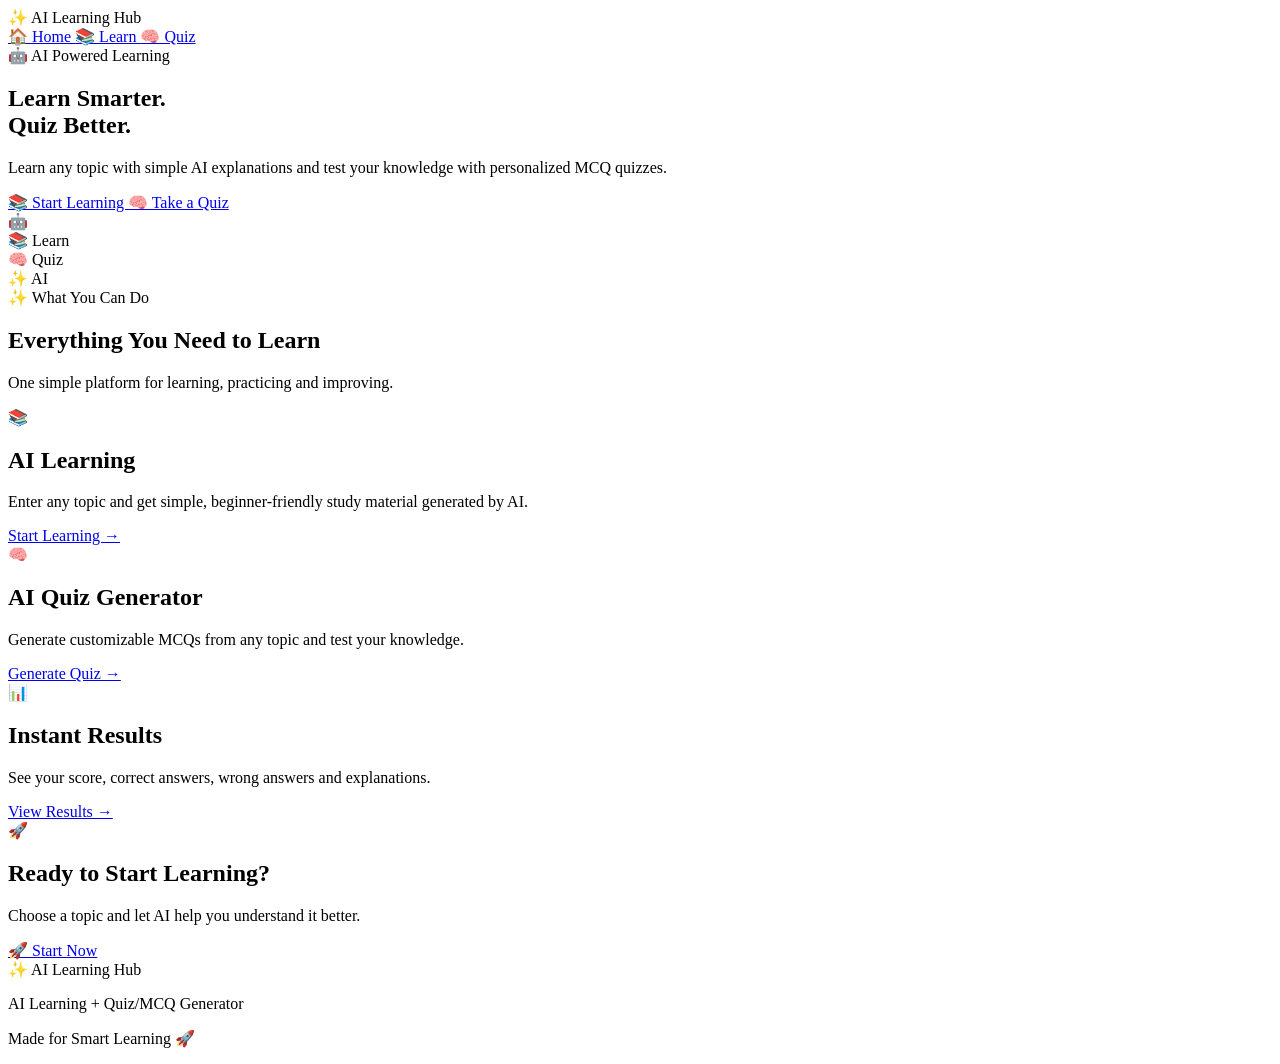
==== templates/index.html @ cd120855 "Initial AI Learning Quiz project" ====
<!DOCTYPE html>
<html lang="en">

<head>
    <meta charset="UTF-8">

    <meta name="viewport" content="width=device-width, initial-scale=1.0">

    <title>AI Learning Hub</title>

    <link
        rel="stylesheet"
        href="{{ url_for('static', filename='style.css') }}"
    >
</head>


<body>

<header>

    <div class="logo">
        ✨ AI Learning Hub
    </div>

    <nav>

        <a href="/">
            🏠 Home
        </a>

        <a href="/learn">
            📚 Learn
        </a>

        <a href="/quiz">
            🧠 Quiz
        </a>

    </nav>

</header>


<main class="home">


    <!-- HERO SECTION -->

    <section class="hero">

        <div class="hero-content">

            <div class="badge">
                🤖 AI Powered Learning
            </div>


            <h1>
                Learn Smarter.
                <br>

                <span>Quiz Better.</span>
            </h1>


            <p>
                Learn any topic with simple AI explanations
                and test your knowledge with personalized
                MCQ quizzes.
            </p>


            <div class="home-buttons">

                <a
                    href="/learn"
                    class="btn"
                >
                    📚 Start Learning
                </a>


                <a
                    href="/quiz"
                    class="btn secondary-btn"
                >
                    🧠 Take a Quiz
                </a>

            </div>

        </div>


        <!-- AI VISUAL -->

        <div class="hero-visual">

            <div class="ai-circle">

                <div class="ai-icon">
                    🤖
                </div>

            </div>


            <div class="floating-card card-one">
                📚 Learn
            </div>


            <div class="floating-card card-two">
                🧠 Quiz
            </div>


            <div class="floating-card card-three">
                ✨ AI
            </div>

        </div>

    </section>



    <!-- FEATURES -->

    <section class="features">

        <div class="section-title">

            <div class="badge">
                ✨ What You Can Do
            </div>

            <h2>
                Everything You Need to Learn
            </h2>

            <p>
                One simple platform for learning,
                practicing and improving.
            </p>

        </div>



        <div class="feature-grid">


            <!-- CARD 1 -->

            <div class="feature-card">

                <div class="feature-icon">
                    📚
                </div>

                <h2>
                    AI Learning
                </h2>

                <p>
                    Enter any topic and get simple,
                    beginner-friendly study material
                    generated by AI.
                </p>

                <a href="/learn">
                    Start Learning →
                </a>

            </div>



            <!-- CARD 2 -->

            <div class="feature-card">

                <div class="feature-icon">
                    🧠
                </div>

                <h2>
                    AI Quiz Generator
                </h2>

                <p>
                    Generate customizable MCQs from
                    any topic and test your knowledge.
                </p>

                <a href="/quiz">
                    Generate Quiz →
                </a>

            </div>



            <!-- CARD 3 -->

            <div class="feature-card">

                <div class="feature-icon">
                    📊
                </div>

                <h2>
                    Instant Results
                </h2>

                <p>
                    See your score, correct answers,
                    wrong answers and explanations.
                </p>

                <a href="/quiz">
                    View Results →
                </a>

            </div>


        </div>

    </section>



    <!-- CALL TO ACTION -->

    <section class="cta">

        <div>

            <div class="cta-icon">
                🚀
            </div>

            <h2>
                Ready to Start Learning?
            </h2>

            <p>
                Choose a topic and let AI help you
                understand it better.
            </p>

            <a
                href="/learn"
                class="btn"
            >
                🚀 Start Now
            </a>

        </div>

    </section>


</main>



<footer>

    <div class="footer-logo">
        ✨ AI Learning Hub
    </div>

    <p>
        AI Learning + Quiz/MCQ Generator
    </p>

    <p class="copyright">
        Made for Smart Learning 🚀
    </p>

</footer>


</body>

</html>
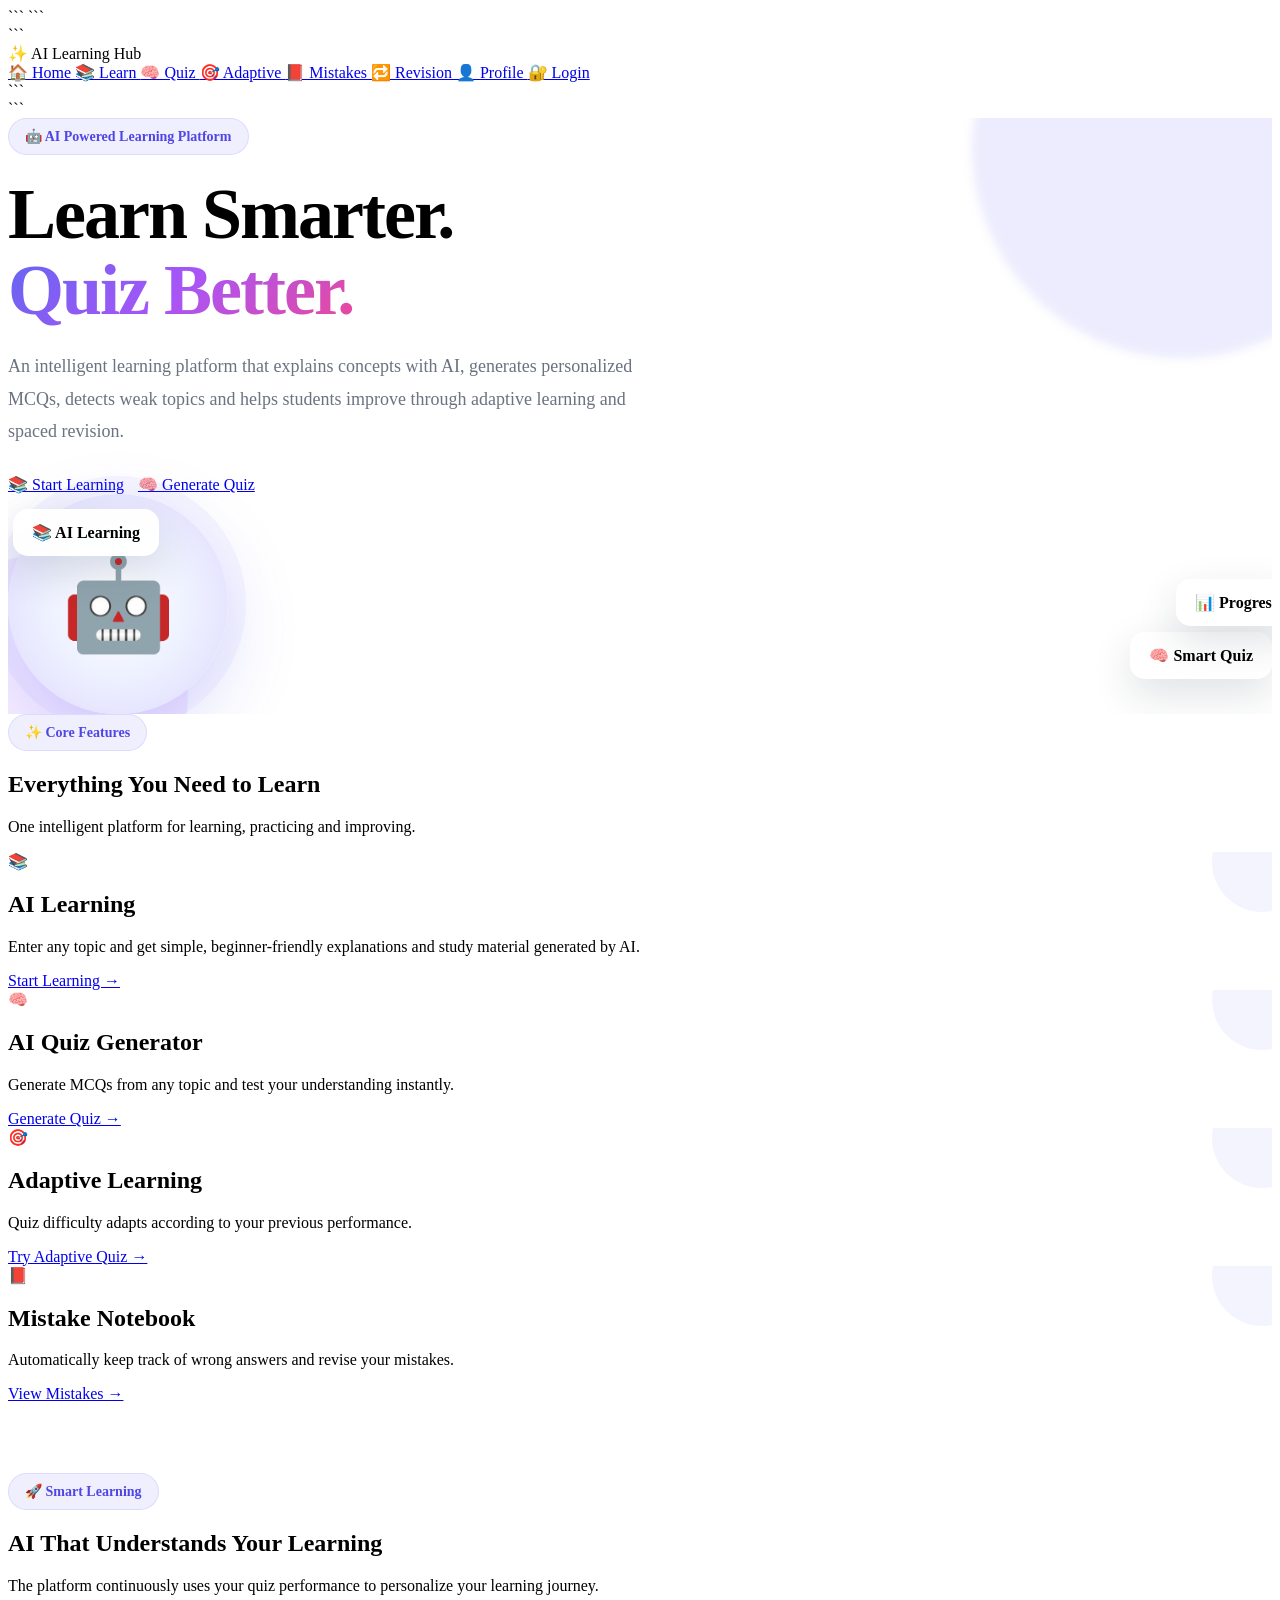
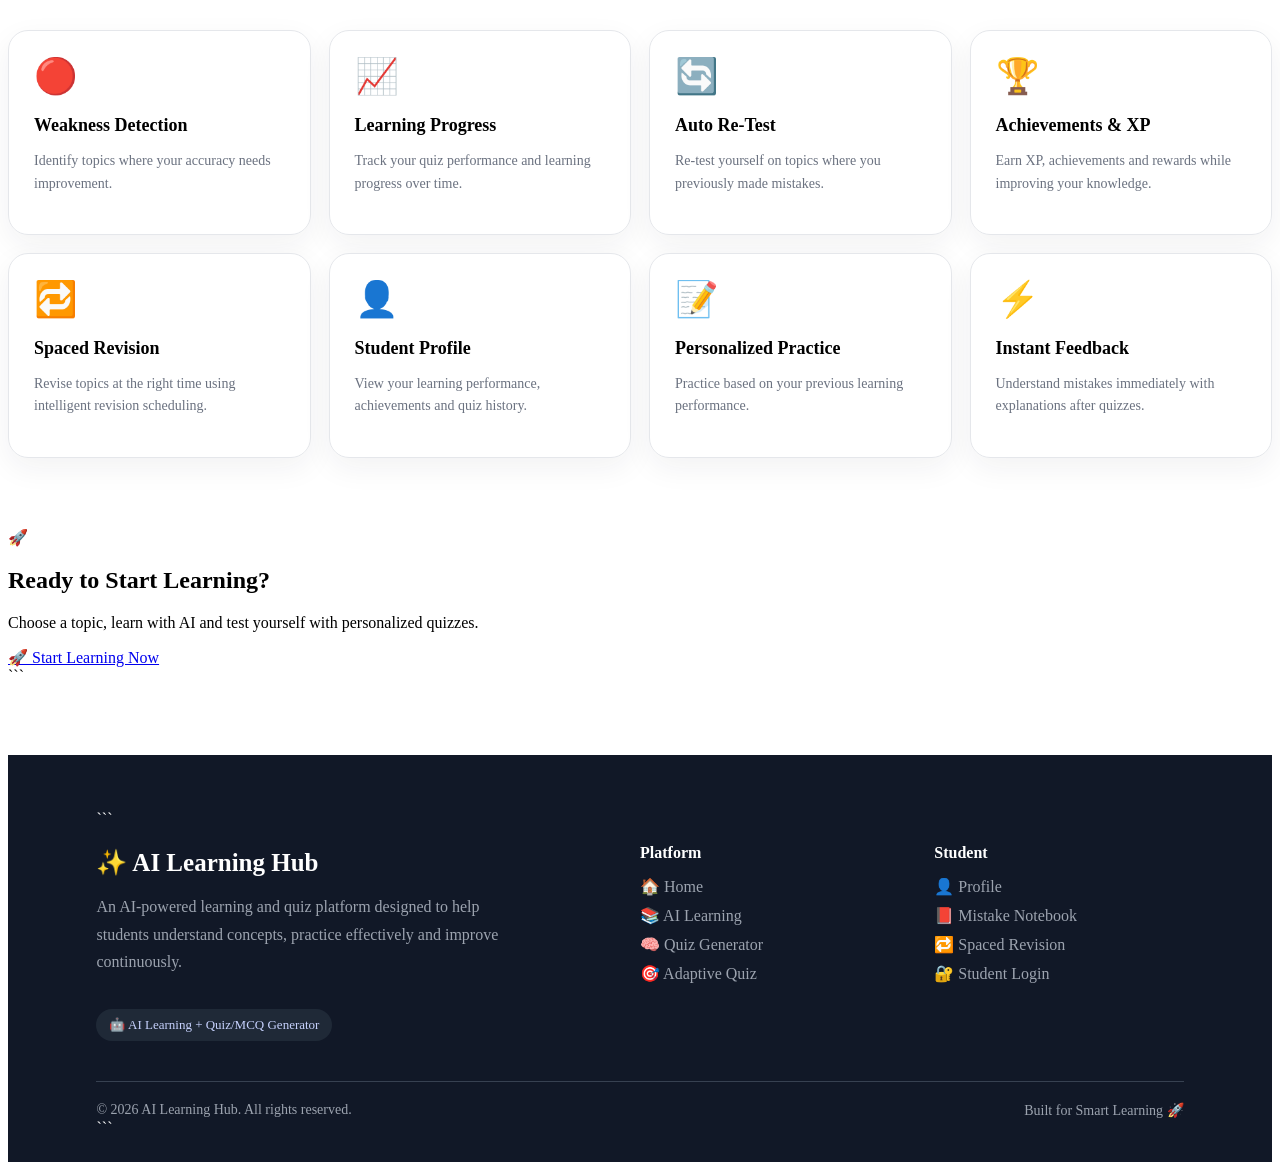
==== commit a02b4c17: "Initial SIH26101 prototype" ====
--- a/templates/index.html
+++ b/templates/index.html
@@ -1,290 +1,996 @@
 <!DOCTYPE html>
+
 <html lang="en">
 
 <head>
     <meta charset="UTF-8">
-
     <meta name="viewport" content="width=device-width, initial-scale=1.0">
 
-    <title>AI Learning Hub</title>
-
-    <link
-        rel="stylesheet"
-        href="{{ url_for('static', filename='style.css') }}"
-    >
+```
+<title>AI Learning Hub | Smart AI-Powered Learning</title>
+
+<link
+    rel="stylesheet"
+    href="{{ url_for('static', filename='style.css') }}"
+>
+
+<style>
+    /* =========================
+       HOME PAGE EXTRA DESIGN
+    ========================= */
+
+    .hero {
+        position: relative;
+        overflow: hidden;
+    }
+
+    .hero::before {
+        content: "";
+        position: absolute;
+        width: 420px;
+        height: 420px;
+        background: rgba(99, 102, 241, 0.12);
+        border-radius: 50%;
+        top: -180px;
+        right: -120px;
+        filter: blur(5px);
+    }
+
+    .hero::after {
+        content: "";
+        position: absolute;
+        width: 280px;
+        height: 280px;
+        background: rgba(168, 85, 247, 0.10);
+        border-radius: 50%;
+        bottom: -120px;
+        left: -100px;
+    }
+
+    .hero-content,
+    .hero-visual {
+        position: relative;
+        z-index: 2;
+    }
+
+    .badge {
+        display: inline-flex;
+        align-items: center;
+        gap: 7px;
+        padding: 9px 16px;
+        border-radius: 30px;
+        background: rgba(99,102,241,0.10);
+        color: #4f46e5;
+        font-weight: 700;
+        font-size: 14px;
+        border: 1px solid rgba(99,102,241,0.15);
+    }
+
+    .hero h1 {
+        font-size: clamp(42px, 6vw, 72px);
+        line-height: 1.05;
+        margin: 22px 0;
+        letter-spacing: -2px;
+    }
+
+    .hero h1 span {
+        background: linear-gradient(135deg,#6366f1,#a855f7,#ec4899);
+        -webkit-background-clip: text;
+        -webkit-text-fill-color: transparent;
+        background-clip: text;
+    }
+
+    .hero p {
+        max-width: 650px;
+        font-size: 18px;
+        line-height: 1.8;
+        color: #6b7280;
+    }
+
+    .home-buttons {
+        display: flex;
+        gap: 14px;
+        flex-wrap: wrap;
+        margin-top: 28px;
+    }
+
+    .home-buttons .btn {
+        transition: 0.25s ease;
+    }
+
+    .home-buttons .btn:hover {
+        transform: translateY(-3px);
+    }
+
+    /* AI VISUAL */
+
+    .ai-circle {
+        width: 220px;
+        height: 220px;
+        border-radius: 50%;
+        display: flex;
+        align-items: center;
+        justify-content: center;
+        background:
+            radial-gradient(circle at center,
+            #ffffff 0%,
+            #eef2ff 45%,
+            #ddd6fe 100%);
+        box-shadow:
+            0 0 0 18px rgba(99,102,241,0.06),
+            0 25px 70px rgba(99,102,241,0.22);
+        animation: floatAI 4s ease-in-out infinite;
+    }
+
+    .ai-icon {
+        font-size: 92px;
+    }
+
+    @keyframes floatAI {
+        0%,100% {
+            transform: translateY(0);
+        }
+
+        50% {
+            transform: translateY(-12px);
+        }
+    }
+
+    .floating-card {
+        position: absolute;
+        background: rgba(255,255,255,0.94);
+        padding: 13px 18px;
+        border-radius: 15px;
+        font-weight: 800;
+        box-shadow: 0 15px 40px rgba(31,41,55,0.14);
+        border: 1px solid rgba(255,255,255,0.8);
+        backdrop-filter: blur(10px);
+    }
+
+    .card-one {
+        top: 15px;
+        left: 5px;
+    }
+
+    .card-two {
+        bottom: 35px;
+        right: 0;
+    }
+
+    .card-three {
+        top: 85px;
+        right: -25px;
+    }
+
+    /* FEATURE CARDS */
+
+    .feature-card {
+        position: relative;
+        overflow: hidden;
+        transition: 0.3s ease;
+    }
+
+    .feature-card::before {
+        content: "";
+        position: absolute;
+        width: 100px;
+        height: 100px;
+        border-radius: 50%;
+        background: rgba(99,102,241,0.07);
+        top: -40px;
+        right: -40px;
+    }
+
+    .feature-card:hover {
+        transform: translateY(-8px);
+        box-shadow: 0 25px 55px rgba(31,41,55,0.13);
+    }
+
+    .feature-icon {
+        transition: 0.3s ease;
+    }
+
+    .feature-card:hover .feature-icon {
+        transform: scale(1.12) rotate(-3deg);
+    }
+
+    /* EXTRA FEATURES */
+
+    .smart-section {
+        padding: 70px 0;
+    }
+
+    .smart-grid {
+        display: grid;
+        grid-template-columns: repeat(4, 1fr);
+        gap: 18px;
+        margin-top: 35px;
+    }
+
+    .smart-card {
+        background: rgba(255,255,255,0.92);
+        padding: 25px;
+        border-radius: 20px;
+        border: 1px solid #e5e7eb;
+        box-shadow: 0 10px 30px rgba(31,41,55,0.06);
+        transition: 0.25s ease;
+    }
+
+    .smart-card:hover {
+        transform: translateY(-5px);
+        box-shadow: 0 20px 45px rgba(31,41,55,0.10);
+    }
+
+    .smart-card .icon {
+        font-size: 35px;
+        margin-bottom: 15px;
+    }
+
+    .smart-card h3 {
+        margin-bottom: 8px;
+        font-size: 18px;
+    }
+
+    .smart-card p {
+        color: #6b7280;
+        font-size: 14px;
+        line-height: 1.6;
+    }
+
+    /* CTA */
+
+    .cta {
+        position: relative;
+        overflow: hidden;
+    }
+
+    .cta::before {
+        content: "";
+        position: absolute;
+        width: 250px;
+        height: 250px;
+        border-radius: 50%;
+        background: rgba(255,255,255,0.08);
+        top: -100px;
+        right: -70px;
+    }
+
+    .cta::after {
+        content: "";
+        position: absolute;
+        width: 180px;
+        height: 180px;
+        border-radius: 50%;
+        background: rgba(255,255,255,0.06);
+        bottom: -80px;
+        left: -50px;
+    }
+
+    .cta > div {
+        position: relative;
+        z-index: 2;
+    }
+
+    /* FOOTER */
+
+    footer {
+        margin-top: 70px;
+        padding: 55px 7% 25px;
+        background: #111827;
+        color: white;
+    }
+
+    .footer-content {
+        max-width: 1150px;
+        margin: auto;
+        display: grid;
+        grid-template-columns: 2fr 1fr 1fr;
+        gap: 45px;
+    }
+
+    .footer-brand h2 {
+        font-size: 25px;
+        margin-bottom: 12px;
+    }
+
+    .footer-brand p {
+        color: #9ca3af;
+        max-width: 420px;
+        line-height: 1.7;
+    }
+
+    .footer-column h3 {
+        font-size: 16px;
+        margin-bottom: 15px;
+    }
+
+    .footer-column a {
+        display: block;
+        color: #9ca3af;
+        text-decoration: none;
+        margin-bottom: 10px;
+        transition: 0.2s ease;
+    }
+
+    .footer-column a:hover {
+        color: white;
+        transform: translateX(3px);
+    }
+
+    .footer-bottom {
+        max-width: 1150px;
+        margin: 40px auto 0;
+        padding-top: 20px;
+        border-top: 1px solid #374151;
+        display: flex;
+        justify-content: space-between;
+        gap: 15px;
+        flex-wrap: wrap;
+        color: #9ca3af;
+        font-size: 14px;
+    }
+
+    .footer-badge {
+        display: inline-block;
+        margin-top: 18px;
+        padding: 8px 13px;
+        border-radius: 20px;
+        background: #1f2937;
+        color: #c7d2fe;
+        font-size: 13px;
+    }
+
+    /* RESPONSIVE */
+
+    @media (max-width: 900px) {
+
+        .smart-grid {
+            grid-template-columns: repeat(2, 1fr);
+        }
+
+        .footer-content {
+            grid-template-columns: 1fr 1fr;
+        }
+
+        .footer-brand {
+            grid-column: 1 / -1;
+        }
+
+        .card-three {
+            right: 0;
+        }
+    }
+
+    @media (max-width: 600px) {
+
+        .hero h1 {
+            font-size: 42px;
+        }
+
+        .hero p {
+            font-size: 16px;
+        }
+
+        .ai-circle {
+            width: 170px;
+            height: 170px;
+        }
+
+        .ai-icon {
+            font-size: 70px;
+        }
+
+        .floating-card {
+            font-size: 13px;
+            padding: 10px 13px;
+        }
+
+        .smart-grid {
+            grid-template-columns: 1fr;
+        }
+
+        .footer-content {
+            grid-template-columns: 1fr;
+        }
+
+        .footer-brand {
+            grid-column: auto;
+        }
+
+        .footer-bottom {
+            flex-direction: column;
+            text-align: center;
+        }
+    }
+</style>
+```
+
 </head>
 
-
 <body>
 
 <header>
 
-    <div class="logo">
-        ✨ AI Learning Hub
-    </div>
-
-    <nav>
-
-        <a href="/">
-            🏠 Home
-        </a>
-
-        <a href="/learn">
-            📚 Learn
-        </a>
-
-        <a href="/quiz">
-            🧠 Quiz
-        </a>
-
-    </nav>
+```
+<div class="logo">
+    ✨ AI Learning Hub
+</div>
+
+<nav>
+
+    <a href="/">
+        🏠 Home
+    </a>
+
+    <a href="/learn">
+        📚 Learn
+    </a>
+
+    <a href="/quiz">
+        🧠 Quiz
+    </a>
+
+    <a href="/adaptive">
+        🎯 Adaptive
+    </a>
+
+    <a href="/mistakes">
+        📕 Mistakes
+    </a>
+
+    <a href="/revision">
+        🔁 Revision
+    </a>
+
+    <a href="/profile">
+        👤 Profile
+    </a>
+
+    <a href="/login">
+        🔐 Login
+    </a>
+
+</nav>
+```
 
 </header>
 
-
 <main class="home">
 
-
-    <!-- HERO SECTION -->
-
-    <section class="hero">
-
-        <div class="hero-content">
-
-            <div class="badge">
-                🤖 AI Powered Learning
-            </div>
-
-
-            <h1>
-                Learn Smarter.
-                <br>
-
-                <span>Quiz Better.</span>
-            </h1>
-
-
-            <p>
-                Learn any topic with simple AI explanations
-                and test your knowledge with personalized
-                MCQ quizzes.
-            </p>
-
-
-            <div class="home-buttons">
-
-                <a
-                    href="/learn"
-                    class="btn"
-                >
-                    📚 Start Learning
-                </a>
-
-
-                <a
-                    href="/quiz"
-                    class="btn secondary-btn"
-                >
-                    🧠 Take a Quiz
-                </a>
-
-            </div>
-
-        </div>
-
-
-        <!-- AI VISUAL -->
-
-        <div class="hero-visual">
-
-            <div class="ai-circle">
-
-                <div class="ai-icon">
-                    🤖
-                </div>
-
-            </div>
-
-
-            <div class="floating-card card-one">
-                📚 Learn
-            </div>
-
-
-            <div class="floating-card card-two">
-                🧠 Quiz
-            </div>
-
-
-            <div class="floating-card card-three">
-                ✨ AI
-            </div>
-
-        </div>
-
-    </section>
-
-
-
-    <!-- FEATURES -->
-
-    <section class="features">
-
-        <div class="section-title">
-
-            <div class="badge">
-                ✨ What You Can Do
-            </div>
-
-            <h2>
-                Everything You Need to Learn
-            </h2>
-
-            <p>
-                One simple platform for learning,
-                practicing and improving.
-            </p>
-
-        </div>
-
-
-
-        <div class="feature-grid">
-
-
-            <!-- CARD 1 -->
-
-            <div class="feature-card">
-
-                <div class="feature-icon">
-                    📚
-                </div>
-
-                <h2>
-                    AI Learning
-                </h2>
-
-                <p>
-                    Enter any topic and get simple,
-                    beginner-friendly study material
-                    generated by AI.
-                </p>
-
-                <a href="/learn">
-                    Start Learning →
-                </a>
-
-            </div>
-
-
-
-            <!-- CARD 2 -->
-
-            <div class="feature-card">
-
-                <div class="feature-icon">
-                    🧠
-                </div>
-
-                <h2>
-                    AI Quiz Generator
-                </h2>
-
-                <p>
-                    Generate customizable MCQs from
-                    any topic and test your knowledge.
-                </p>
-
-                <a href="/quiz">
-                    Generate Quiz →
-                </a>
-
-            </div>
-
-
-
-            <!-- CARD 3 -->
-
-            <div class="feature-card">
-
-                <div class="feature-icon">
-                    📊
-                </div>
-
-                <h2>
-                    Instant Results
-                </h2>
-
-                <p>
-                    See your score, correct answers,
-                    wrong answers and explanations.
-                </p>
-
-                <a href="/quiz">
-                    View Results →
-                </a>
-
-            </div>
-
-
-        </div>
-
-    </section>
-
-
-
-    <!-- CALL TO ACTION -->
-
-    <section class="cta">
-
-        <div>
-
-            <div class="cta-icon">
-                🚀
-            </div>
-
-            <h2>
-                Ready to Start Learning?
-            </h2>
-
-            <p>
-                Choose a topic and let AI help you
-                understand it better.
-            </p>
+```
+<!-- =========================
+     HERO
+========================= -->
+
+<section class="hero">
+
+    <div class="hero-content">
+
+        <div class="badge">
+            🤖 AI Powered Learning Platform
+        </div>
+
+
+        <h1>
+
+            Learn Smarter.
+            <br>
+
+            <span>Quiz Better.</span>
+
+        </h1>
+
+
+        <p>
+
+            An intelligent learning platform that explains
+            concepts with AI, generates personalized MCQs,
+            detects weak topics and helps students improve
+            through adaptive learning and spaced revision.
+
+        </p>
+
+
+        <div class="home-buttons">
 
             <a
                 href="/learn"
                 class="btn"
             >
-                🚀 Start Now
+                📚 Start Learning
             </a>
 
-        </div>
-
-    </section>
-
+
+            <a
+                href="/quiz"
+                class="btn secondary-btn"
+            >
+                🧠 Generate Quiz
+            </a>
+
+        </div>
+
+    </div>
+
+
+    <!-- AI VISUAL -->
+
+    <div class="hero-visual">
+
+        <div class="ai-circle">
+
+            <div class="ai-icon">
+                🤖
+            </div>
+
+        </div>
+
+
+        <div class="floating-card card-one">
+            📚 AI Learning
+        </div>
+
+
+        <div class="floating-card card-two">
+            🧠 Smart Quiz
+        </div>
+
+
+        <div class="floating-card card-three">
+            📊 Progress
+        </div>
+
+    </div>
+
+</section>
+
+
+
+<!-- =========================
+     MAIN FEATURES
+========================= -->
+
+<section class="features">
+
+    <div class="section-title">
+
+        <div class="badge">
+            ✨ Core Features
+        </div>
+
+        <h2>
+            Everything You Need to Learn
+        </h2>
+
+        <p>
+            One intelligent platform for learning,
+            practicing and improving.
+        </p>
+
+    </div>
+
+
+
+    <div class="feature-grid">
+
+
+        <div class="feature-card">
+
+            <div class="feature-icon">
+                📚
+            </div>
+
+            <h2>
+                AI Learning
+            </h2>
+
+            <p>
+                Enter any topic and get simple,
+                beginner-friendly explanations and
+                study material generated by AI.
+            </p>
+
+            <a href="/learn">
+                Start Learning →
+            </a>
+
+        </div>
+
+
+
+        <div class="feature-card">
+
+            <div class="feature-icon">
+                🧠
+            </div>
+
+            <h2>
+                AI Quiz Generator
+            </h2>
+
+            <p>
+                Generate MCQs from any topic and
+                test your understanding instantly.
+            </p>
+
+            <a href="/quiz">
+                Generate Quiz →
+            </a>
+
+        </div>
+
+
+
+        <div class="feature-card">
+
+            <div class="feature-icon">
+                🎯
+            </div>
+
+            <h2>
+                Adaptive Learning
+            </h2>
+
+            <p>
+                Quiz difficulty adapts according
+                to your previous performance.
+            </p>
+
+            <a href="/adaptive">
+                Try Adaptive Quiz →
+            </a>
+
+        </div>
+
+
+
+        <div class="feature-card">
+
+            <div class="feature-icon">
+                📕
+            </div>
+
+            <h2>
+                Mistake Notebook
+            </h2>
+
+            <p>
+                Automatically keep track of wrong
+                answers and revise your mistakes.
+            </p>
+
+            <a href="/mistakes">
+                View Mistakes →
+            </a>
+
+        </div>
+
+
+
+    </div>
+
+</section>
+
+
+
+<!-- =========================
+     SMART LEARNING FEATURES
+========================= -->
+
+<section class="smart-section">
+
+    <div class="section-title">
+
+        <div class="badge">
+            🚀 Smart Learning
+        </div>
+
+        <h2>
+            AI That Understands Your Learning
+        </h2>
+
+        <p>
+            The platform continuously uses your quiz
+            performance to personalize your learning journey.
+        </p>
+
+    </div>
+
+
+    <div class="smart-grid">
+
+
+        <div class="smart-card">
+
+            <div class="icon">
+                🔴
+            </div>
+
+            <h3>
+                Weakness Detection
+            </h3>
+
+            <p>
+                Identify topics where your accuracy
+                needs improvement.
+            </p>
+
+        </div>
+
+
+
+        <div class="smart-card">
+
+            <div class="icon">
+                📈
+            </div>
+
+            <h3>
+                Learning Progress
+            </h3>
+
+            <p>
+                Track your quiz performance and
+                learning progress over time.
+            </p>
+
+        </div>
+
+
+
+        <div class="smart-card">
+
+            <div class="icon">
+                🔄
+            </div>
+
+            <h3>
+                Auto Re-Test
+            </h3>
+
+            <p>
+                Re-test yourself on topics where
+                you previously made mistakes.
+            </p>
+
+        </div>
+
+
+
+        <div class="smart-card">
+
+            <div class="icon">
+                🏆
+            </div>
+
+            <h3>
+                Achievements & XP
+            </h3>
+
+            <p>
+                Earn XP, achievements and rewards
+                while improving your knowledge.
+            </p>
+
+        </div>
+
+
+
+        <div class="smart-card">
+
+            <div class="icon">
+                🔁
+            </div>
+
+            <h3>
+                Spaced Revision
+            </h3>
+
+            <p>
+                Revise topics at the right time
+                using intelligent revision scheduling.
+            </p>
+
+        </div>
+
+
+
+        <div class="smart-card">
+
+            <div class="icon">
+                👤
+            </div>
+
+            <h3>
+                Student Profile
+            </h3>
+
+            <p>
+                View your learning performance,
+                achievements and quiz history.
+            </p>
+
+        </div>
+
+
+
+        <div class="smart-card">
+
+            <div class="icon">
+                📝
+            </div>
+
+            <h3>
+                Personalized Practice
+            </h3>
+
+            <p>
+                Practice based on your previous
+                learning performance.
+            </p>
+
+        </div>
+
+
+
+        <div class="smart-card">
+
+            <div class="icon">
+                ⚡
+            </div>
+
+            <h3>
+                Instant Feedback
+            </h3>
+
+            <p>
+                Understand mistakes immediately
+                with explanations after quizzes.
+            </p>
+
+        </div>
+
+
+    </div>
+
+</section>
+
+
+
+<!-- =========================
+     CALL TO ACTION
+========================= -->
+
+<section class="cta">
+
+    <div>
+
+        <div class="cta-icon">
+            🚀
+        </div>
+
+        <h2>
+            Ready to Start Learning?
+        </h2>
+
+        <p>
+            Choose a topic, learn with AI and test
+            yourself with personalized quizzes.
+        </p>
+
+        <a
+            href="/learn"
+            class="btn"
+        >
+            🚀 Start Learning Now
+        </a>
+
+    </div>
+
+</section>
+```
 
 </main>
 
-
+<!-- =========================
+     FOOTER
+========================= -->
 
 <footer>
 
-    <div class="footer-logo">
-        ✨ AI Learning Hub
-    </div>
-
-    <p>
-        AI Learning + Quiz/MCQ Generator
-    </p>
-
-    <p class="copyright">
-        Made for Smart Learning 🚀
-    </p>
+```
+<div class="footer-content">
+
+
+    <div class="footer-brand">
+
+        <h2>
+            ✨ AI Learning Hub
+        </h2>
+
+        <p>
+            An AI-powered learning and quiz platform
+            designed to help students understand concepts,
+            practice effectively and improve continuously.
+        </p>
+
+        <div class="footer-badge">
+            🤖 AI Learning + Quiz/MCQ Generator
+        </div>
+
+    </div>
+
+
+
+    <div class="footer-column">
+
+        <h3>
+            Platform
+        </h3>
+
+        <a href="/">
+            🏠 Home
+        </a>
+
+        <a href="/learn">
+            📚 AI Learning
+        </a>
+
+        <a href="/quiz">
+            🧠 Quiz Generator
+        </a>
+
+        <a href="/adaptive">
+            🎯 Adaptive Quiz
+        </a>
+
+    </div>
+
+
+
+    <div class="footer-column">
+
+        <h3>
+            Student
+        </h3>
+
+        <a href="/profile">
+            👤 Profile
+        </a>
+
+        <a href="/mistakes">
+            📕 Mistake Notebook
+        </a>
+
+        <a href="/revision">
+            🔁 Spaced Revision
+        </a>
+
+        <a href="/login">
+            🔐 Student Login
+        </a>
+
+    </div>
+
+
+</div>
+
+
+<div class="footer-bottom">
+
+    <div>
+        © 2026 AI Learning Hub. All rights reserved.
+    </div>
+
+    <div>
+        Built for Smart Learning 🚀
+    </div>
+
+</div>
+```
 
 </footer>
 
-
 </body>
 
-</html>+</html>
